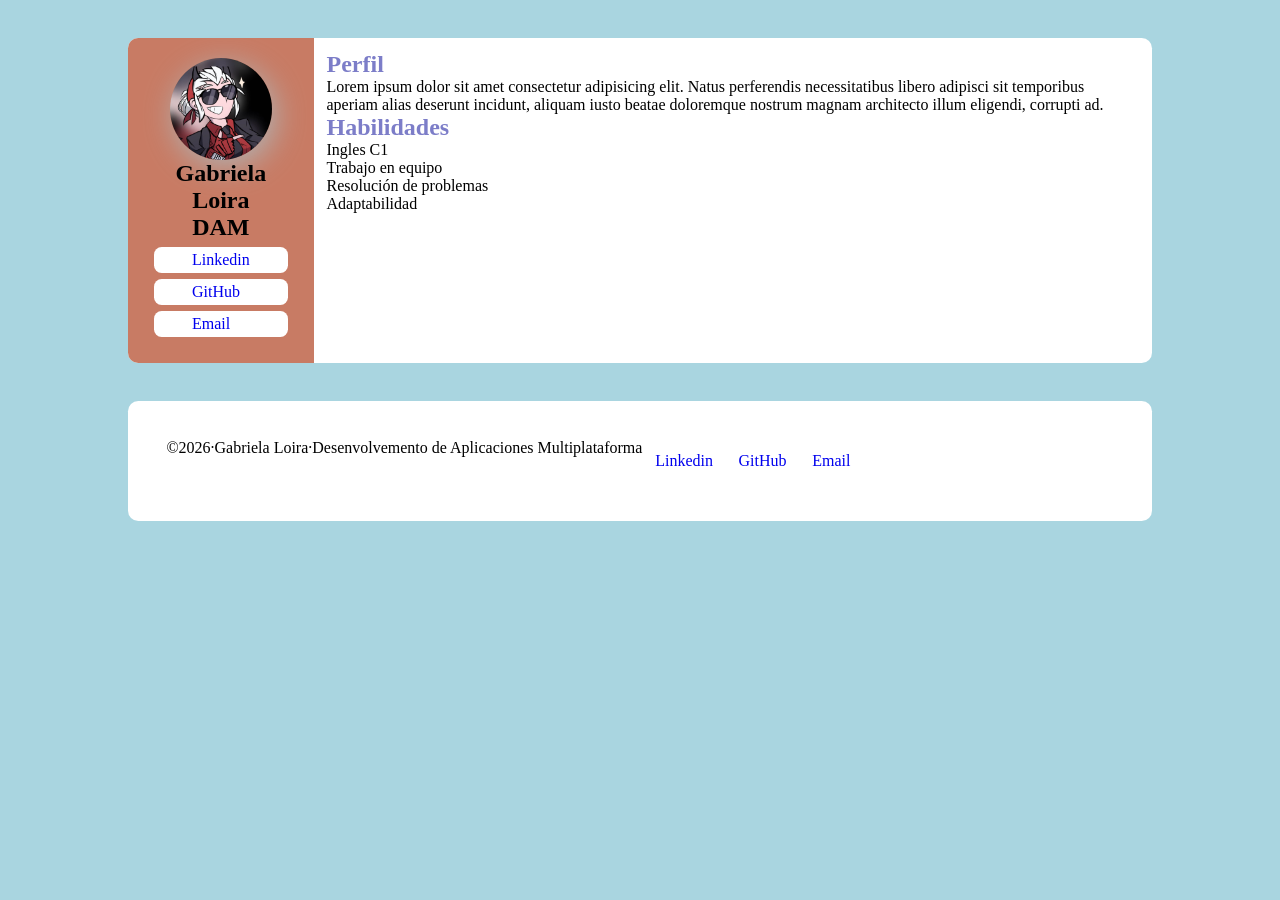
==== src/index.html @ 617b1a08 "Progreso del trabajo Tarjetas del nav Forma general de la página Apartados: Habilidades y perfil" ====
<!DOCTYPE html>
<html lang="es">
  <head>
    <link rel="stylesheet" href="style.css">
    <meta charset="UTF-8">
    <title>Portfolio</title>
  </head>
  <body>
    <main>
      <aside>
        <img src="../img/Placeholder_Profile_Picture.enc" alt="Foto de perfil">
        <h1>Gabriela Loira</h1>
        <h2>DAM</h2>
        <nav>
          <ul>
            <li><a href="#Placeholder" target="_blank">Linkedin</a></li>
            <li><a href="#Placeholder" target="_blank">GitHub</a></li>
            <li><a href="#Placeholder" target="_blank">Email</a></li>
          </ul>
        </nav>
      </aside>
      <article>
        <section class="apartado">
          <header>
            <h2>Perfil</h2>
            <p>Lorem ipsum dolor sit amet consectetur adipisicing elit. Natus perferendis necessitatibus libero adipisci sit temporibus aperiam alias deserunt incidunt, aliquam iusto beatae doloremque nostrum magnam architecto illum eligendi, corrupti ad.</p>
          </header>
        </section>
        <section class="apartado" id="habilidades">
          <h2>Habilidades</h2>
          <div class="capsula">
            <p>Ingles C1</p>
          </div>
          <div class="capsula">
            <p>Trabajo en equipo</p>
          </div>
          <div class="capsula">
            <p>Resolución de problemas</p>
          </div>
          <div class="capsula">
            <p>Adaptabilidad</p>
          </div>
        </section>
      </article>
    </main>
    <footer>
      <p>&copy;2026·Gabriela Loira·Desenvolvemento de Aplicaciones Multiplataforma</p>
      <a href="#Placeholder">Linkedin</a>
      <a href="#Placeholder">GitHub</a>
      <a href="#Placeholder">Email</a>
    </footer>
  </body>
</html>
---- src/style.css ----
/* Grupo de variables */
:root {
    --bodyBackgroundColor: rgb(169, 213, 224);
    --mainBackgroundColor: rgb(255,255,255);
    --headerBackgroundColor: rgb(200,123,100);
    --shadowColor: rgb(177, 177, 177);
    --header2Color: rgb(124,125,200);
}
/* Grupo de reglas de reseteo */
*{
    margin: 0;
    padding: 0;
    box-sizing: border-box;
}
/* Grupo de normas para el tamaño y la sobra de la imagen de perfil */
img {
    height: 8vw;
    width: 8vw;
    border-radius: 50%;
    box-shadow: 4px 7px 30px var(--shadowColor);
}
a {
    text-decoration: none;
}
body {
    background-color: var(--bodyBackgroundColor);
    margin-top: 3vw;   
    margin-bottom: 5vw;   
    margin-left: 10vw;
    margin-right: 10vw;

    main {
        background-color: var(--mainBackgroundColor) ;
        margin-bottom: 3vw;
        border-radius: 0.8vw;
        display: flex;
        aside {
            background-color: var(--headerBackgroundColor);
            padding: 1.5vw;
            border-radius: 0.8vw 0px 0px 0.8vw;
            display: flex;
            flex-direction: column;
            align-items: center;

            h1 {
                text-align: center;
            }
        }

        article {
            padding: 1vw;

            /* h2::before {
                content: "";
                position: absolute;
                left: 0;
                top: 6px;
                width: 6px;
                height: 70%;
                border-radius: 4px;
                background:linear-gradient(var(--headerBackgroundColor), var(--header2Color) ) ;
            } */
        }
    }

    footer {
        background-color: var(--mainBackgroundColor);
        padding: 3vw;
        border-radius: 0.8vw;
        display: flex;
        a {
            margin: 1vw;
        }
    }
}
ul {
    list-style: none;

    li {
        background-color: white;
        margin: 0.5vw;
        padding-left: 3vw;
        padding-right: 3vw;
        padding-top: 0.3vw;
        padding-bottom: 0.3vw;
        border-radius: 0.6vw;
    }
}
.apartado {
    h2 {
        color: var(--header2Color);
    }
}
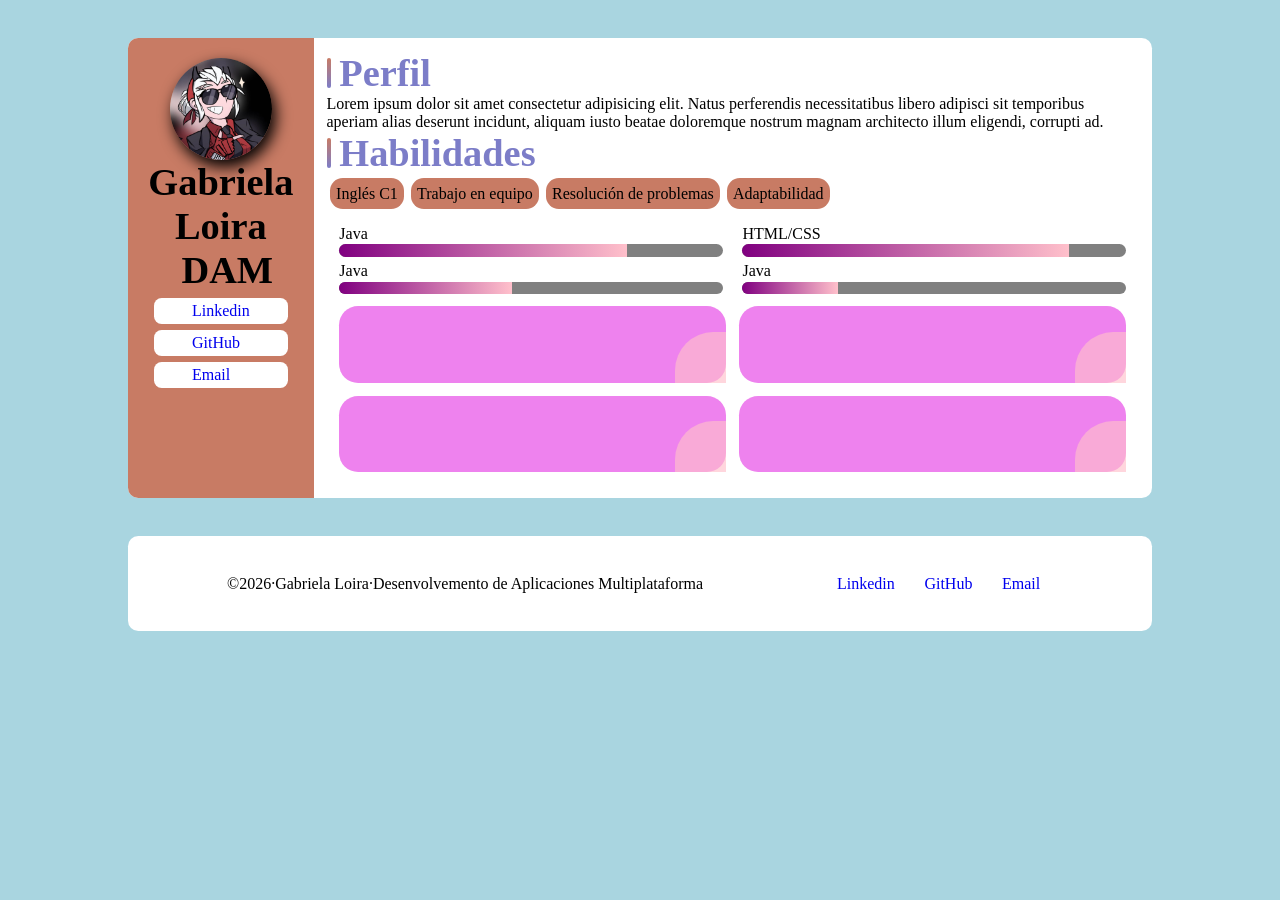
==== commit ab917bbe: "Continuamos con la construcción de sistemas Tarjetas: contenedorTarjetas tarjeta Sliders: contenedor" ====
--- a/src/index.html
+++ b/src/index.html
@@ -26,28 +26,54 @@
             <p>Lorem ipsum dolor sit amet consectetur adipisicing elit. Natus perferendis necessitatibus libero adipisci sit temporibus aperiam alias deserunt incidunt, aliquam iusto beatae doloremque nostrum magnam architecto illum eligendi, corrupti ad.</p>
           </header>
         </section>
-        <section class="apartado" id="habilidades">
+        <section class="apartado">
           <h2>Habilidades</h2>
-          <div class="capsula">
-            <p>Ingles C1</p>
+          <section id="habilidades">
+            <div class="capsula">
+              Inglés C1
+            </div>
+            <div class="capsula">
+              Trabajo en equipo
+            </div>
+            <div class="capsula">
+              Resolución de problemas
+            </div>
+            <div class="capsula">
+              Adaptabilidad
+            </div>
+          </section>
+          <div class="contenedorSliders">
+            <p class="slider" data-progress="75">Java</p>
+            <p class="slider" data-progress="85">HTML/CSS</p>
+            <p class="slider" data-progress="45">Java</p>
+            <p class="slider" data-progress="25">Java</p>
           </div>
-          <div class="capsula">
-            <p>Trabajo en equipo</p>
-          </div>
-          <div class="capsula">
-            <p>Resolución de problemas</p>
-          </div>
-          <div class="capsula">
-            <p>Adaptabilidad</p>
+          <div class="contenedorTarjetas">
+            <div class="tarjeta"></div>
+            <div class="tarjeta"></div>
+            <div class="tarjeta"></div>
+            <div class="tarjeta"></div>
           </div>
         </section>
       </article>
     </main>
     <footer>
       <p>&copy;2026·Gabriela Loira·Desenvolvemento de Aplicaciones Multiplataforma</p>
-      <a href="#Placeholder">Linkedin</a>
-      <a href="#Placeholder">GitHub</a>
-      <a href="#Placeholder">Email</a>
+        <div id="navFooter">
+          <a href="#Placeholder">Linkedin</a>
+          <a href="#Placeholder">GitHub</a>
+          <a href="#Placeholder">Email</a>
+        </div>
     </footer>
+    <script>
+      function initSliders() {
+        document.querySelectorAll('p.slider').forEach(slider => {
+          const progress = slider.dataset.progress + '%';
+
+          slider.style.setProperty('--sliderProgress', progress);
+        });
+      }
+      initSliders();
+    </script>
   </body>
 </html>
--- a/src/style.css
+++ b/src/style.css
@@ -3,8 +3,9 @@
     --bodyBackgroundColor: rgb(169, 213, 224);
     --mainBackgroundColor: rgb(255,255,255);
     --headerBackgroundColor: rgb(200,123,100);
-    --shadowColor: rgb(177, 177, 177);
+    --shadowColor: rgb(0, 0, 0);
     --header2Color: rgb(124,125,200);
+    --sliderProgress: 50%;
 }
 /* Grupo de reglas de reseteo */
 *{
@@ -17,10 +18,15 @@
     height: 8vw;
     width: 8vw;
     border-radius: 50%;
-    box-shadow: 4px 7px 30px var(--shadowColor);
+    box-shadow: 0.3vw 0.55vw 15px  var(--shadowColor);
 }
 a {
     text-decoration: none;
+}
+h2 {
+    position: relative;
+    padding-left: 1vw;
+    font-size: clamp(1.5rem, 3vw, 3rem);
 }
 body {
     background-color: var(--bodyBackgroundColor);
@@ -44,22 +50,23 @@
 
             h1 {
                 text-align: center;
+                font-size: clamp(1.5rem, 3vw, 3rem);
             }
         }
 
         article {
             padding: 1vw;
 
-            /* h2::before {
+            h2::before {
                 content: "";
                 position: absolute;
                 left: 0;
-                top: 6px;
-                width: 6px;
+                top: 0.5vw;
+                width: 0.35vw;
                 height: 70%;
                 border-radius: 4px;
                 background:linear-gradient(var(--headerBackgroundColor), var(--header2Color) ) ;
-            } */
+            }
         }
     }
 
@@ -68,6 +75,9 @@
         padding: 3vw;
         border-radius: 0.8vw;
         display: flex;
+        flex-wrap: wrap;
+        justify-content: space-around;
+        align-items: center;
         a {
             margin: 1vw;
         }
@@ -87,7 +97,84 @@
     }
 }
 .apartado {
+
     h2 {
         color: var(--header2Color);
     }
+
+    #habilidades {
+        display: flex;
+
+        .capsula {
+            margin: 0.25vw;
+            padding-top: 0.5vw;
+            padding-bottom: 0.5vw;
+            padding-left: 0.5vw;
+            padding-right: 0.5vw;
+            background-color: var(--headerBackgroundColor);
+            border-radius: 1vw;
+        }
+    }
+}
+
+.tarjeta {
+    background-color: violet;
+    padding: 3vw;
+    border-radius: 1.5vw;
+    position: relative;
+    flex-grow: 1;
+    flex-shrink: 0;
+    flex-basis: 45%;
+}
+.tarjeta::before {
+    content: "";
+    background-color: pink;
+    opacity: 65%;
+    position: absolute;
+    bottom: 0px;
+    right: 0px;
+    width: 4vw;
+    height: 4vw;
+    border-radius: 3vw 0px 0px 0px;
+}
+.contenedorTarjetas {
+    display: flex;
+    flex-wrap: wrap;
+    gap: 1vw;
+    padding: 1vw;
+}
+.contenedorSliders {
+    display: flex;
+    flex-wrap: wrap;
+    gap: 1.5vw;
+    padding: 1vw;
+}
+p.slider {
+    position: relative;
+    flex-grow: 1;
+    flex-shrink: 0;
+    flex-basis: 45%;
+    --sliderProgress: 50%;
+}
+p.slider::after {
+    content: "";
+    position: absolute;
+    background: gray;
+    height: 1vw;
+    width: 100%;
+    top: 1.5vw;
+    left: 0px;
+    border-radius: 1vw;
+    z-index: 1;
+}
+p.slider::before {
+    content: "";
+    position: absolute;
+    background: linear-gradient(to right, purple , pink);
+    height: 1vw;
+    width: var(--sliderProgress);
+    top: 1.5vw;
+    left: 0px;
+    border-radius: 1vw 0px 0px 1vw;
+    z-index: 2;
 }
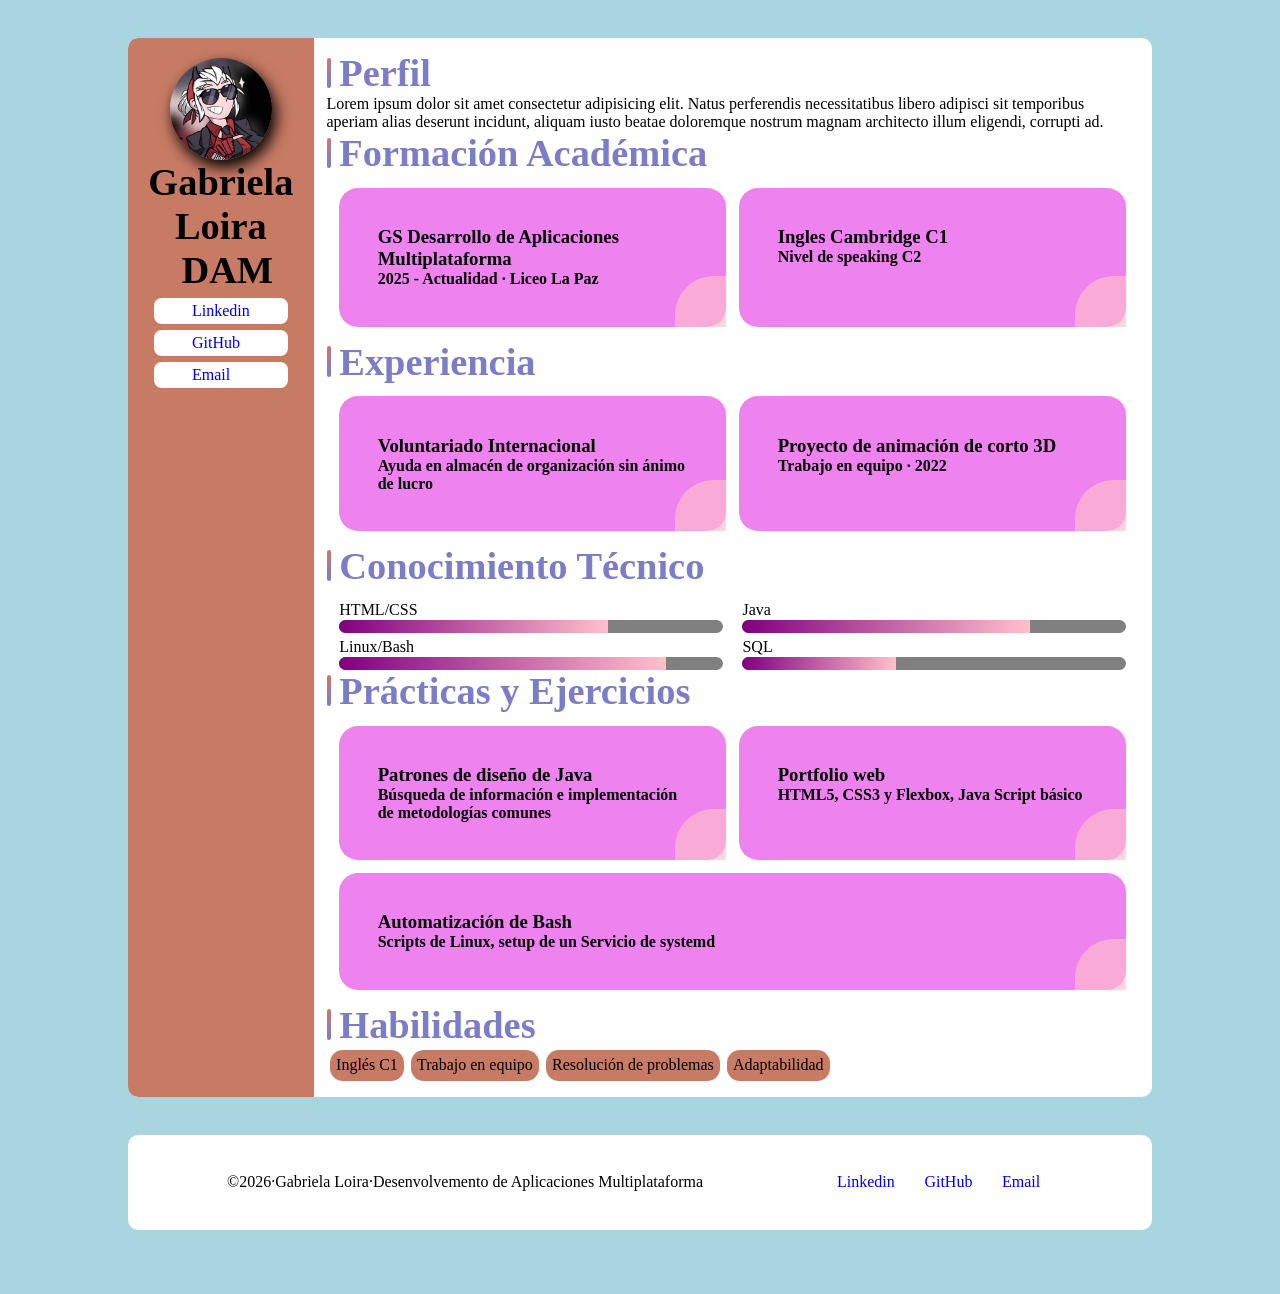
==== commit 4ced45b3: "Terminamos el layout del html Terminamos el layout del html y añadimos TODOs al html sobre cambios a" ====
--- a/src/index.html
+++ b/src/index.html
@@ -13,6 +13,7 @@
         <h2>DAM</h2>
         <nav>
           <ul>
+            <!--TODO: Eliminar placeholders y poner links correctos-->
             <li><a href="#Placeholder" target="_blank">Linkedin</a></li>
             <li><a href="#Placeholder" target="_blank">GitHub</a></li>
             <li><a href="#Placeholder" target="_blank">Email</a></li>
@@ -23,8 +24,61 @@
         <section class="apartado">
           <header>
             <h2>Perfil</h2>
+            <!--TODO: Escribir una descripción real de mi persona-->
             <p>Lorem ipsum dolor sit amet consectetur adipisicing elit. Natus perferendis necessitatibus libero adipisci sit temporibus aperiam alias deserunt incidunt, aliquam iusto beatae doloremque nostrum magnam architecto illum eligendi, corrupti ad.</p>
           </header>
+        </section>
+        <section class="apartado">
+          <h2>Formación Académica</h2>
+          <div class="contenedorTarjetas">
+            <div class="tarjeta">
+              <h3>GS Desarrollo de Aplicaciones Multiplataforma</h3>
+              <h4>2025 - Actualidad · Liceo La Paz</h4>
+            </div>
+            <div class="tarjeta">
+              <h3>Ingles Cambridge C1</h3>
+              <h4>Nivel de speaking C2</h4>
+            </div>
+          </div>
+        </section>
+        <section class="apartado">
+          <h2>Experiencia</h2>
+          <div class="contenedorTarjetas">
+            <div class="tarjeta">
+              <h3>Voluntariado Internacional</h3>
+              <h4>Ayuda en almacén de organización sin ánimo de lucro</h4>
+            </div>
+            <div class="tarjeta">
+              <h3>Proyecto de animación de corto 3D</h3>
+              <h4>Trabajo en equipo · 2022</h4>
+            </div>
+          </div>
+        </section>
+        <section class="apartado">
+          <h2>Conocimiento Técnico</h2>
+          <div class="contenedorSliders">
+            <p class="slider" data-progress="70">HTML/CSS</p>
+            <p class="slider" data-progress="75">Java</p>
+            <p class="slider" data-progress="85">Linux/Bash</p>
+            <p class="slider" data-progress="40">SQL</p>
+          </div>
+        </section>
+        <section class="apartado">
+          <h2>Prácticas y Ejercicios</h2>
+          <div class="contenedorTarjetas">
+            <div class="tarjeta">
+              <h3>Patrones de diseño de Java</h3>
+              <h4>Búsqueda de información e implementación de metodologías comunes</h4>
+            </div>
+            <div class="tarjeta">
+              <h3>Portfolio web</h3>
+              <h4>HTML5, CSS3 y Flexbox, Java Script básico</h4>
+            </div>
+            <div class="tarjeta">
+              <h3>Automatización de Bash</h3>
+              <h4>Scripts de Linux, setup de un Servicio de systemd</h4>
+            </div>
+          </div>
         </section>
         <section class="apartado">
           <h2>Habilidades</h2>
@@ -42,24 +96,13 @@
               Adaptabilidad
             </div>
           </section>
-          <div class="contenedorSliders">
-            <p class="slider" data-progress="75">Java</p>
-            <p class="slider" data-progress="85">HTML/CSS</p>
-            <p class="slider" data-progress="45">Java</p>
-            <p class="slider" data-progress="25">Java</p>
-          </div>
-          <div class="contenedorTarjetas">
-            <div class="tarjeta"></div>
-            <div class="tarjeta"></div>
-            <div class="tarjeta"></div>
-            <div class="tarjeta"></div>
-          </div>
         </section>
       </article>
     </main>
     <footer>
       <p>&copy;2026·Gabriela Loira·Desenvolvemento de Aplicaciones Multiplataforma</p>
         <div id="navFooter">
+          <!--TODO: Eliminar placeholders y poner links correctos-->
           <a href="#Placeholder">Linkedin</a>
           <a href="#Placeholder">GitHub</a>
           <a href="#Placeholder">Email</a>
--- a/src/style.css
+++ b/src/style.css
@@ -125,6 +125,14 @@
     flex-grow: 1;
     flex-shrink: 0;
     flex-basis: 45%;
+    transition-property: transform;
+    transition-duration: 0.3s;
+    transition-timing-function: ease-in-out;
+    z-index: 0;
+}
+.tarjeta:hover {
+    transform: scale(1.1);
+    z-index: 1;
 }
 .tarjeta::before {
     content: "";
@@ -154,7 +162,6 @@
     flex-grow: 1;
     flex-shrink: 0;
     flex-basis: 45%;
-    --sliderProgress: 50%;
 }
 p.slider::after {
     content: "";
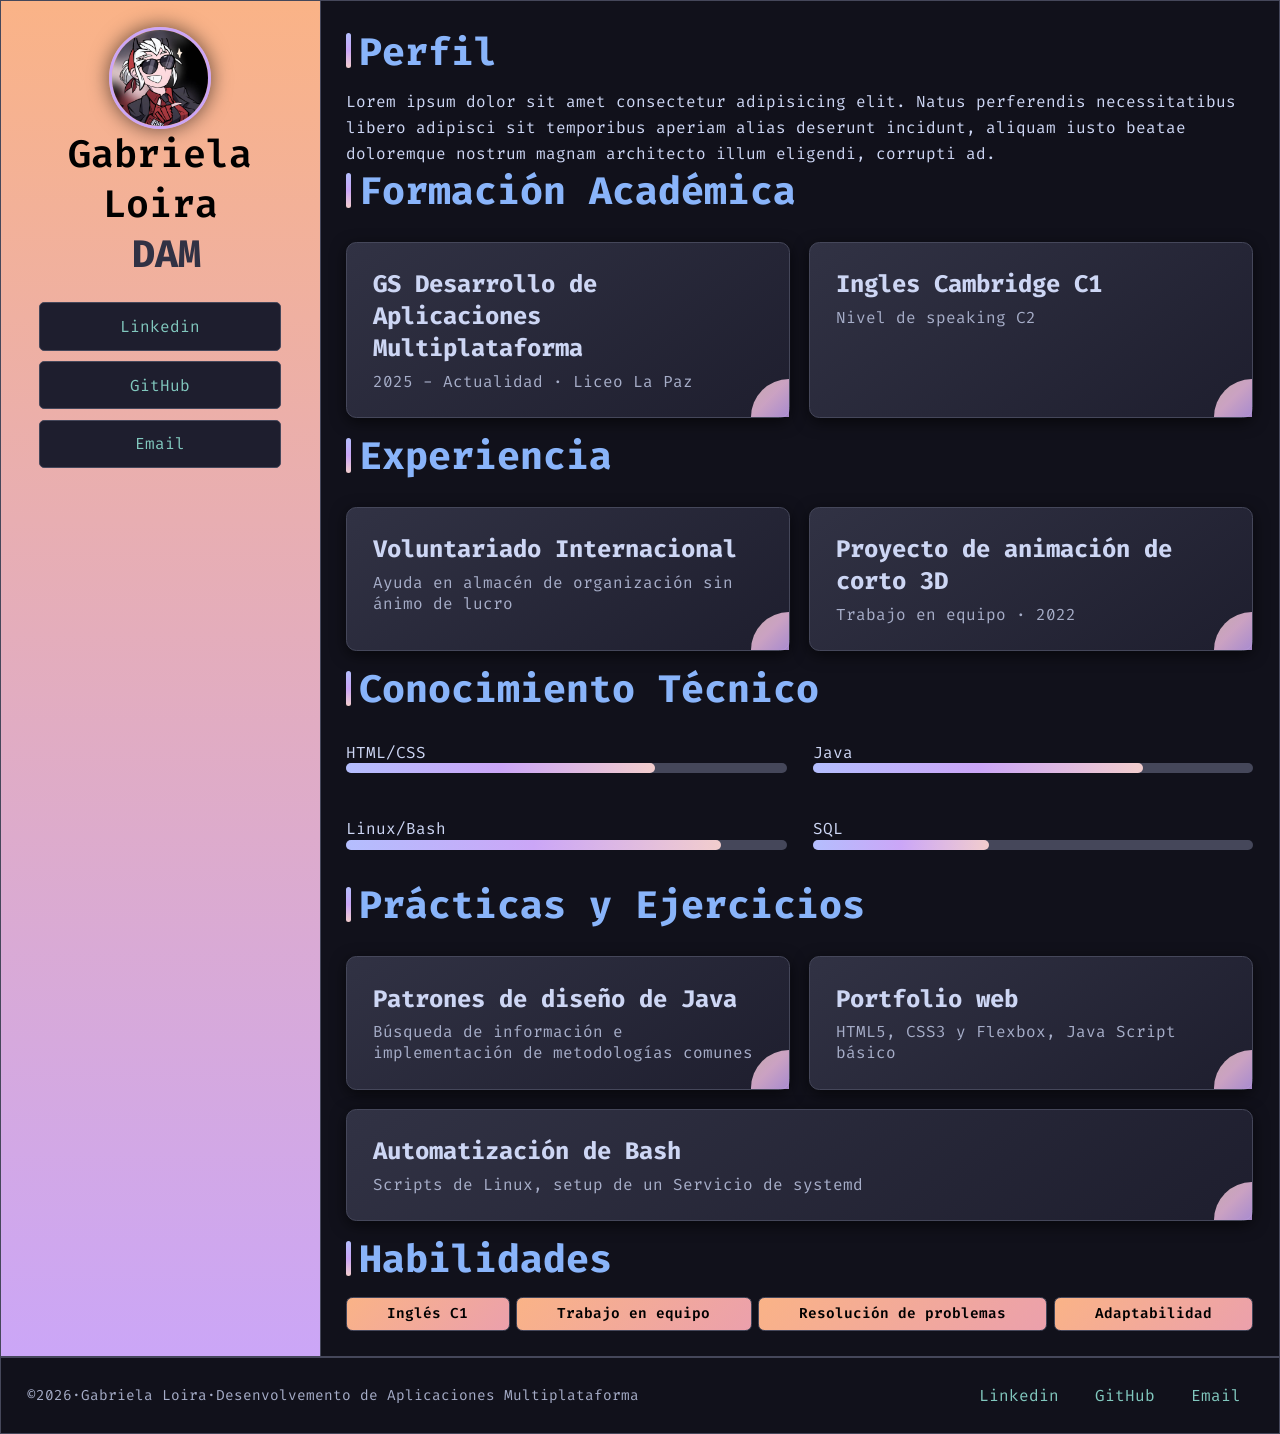
==== commit 5d248a90: "Aplicamos un estilo escogido También solucionamos muchos problemas con la visualización de la página" ====
--- a/src/index.html
+++ b/src/index.html
@@ -3,6 +3,7 @@
   <head>
     <link rel="stylesheet" href="style.css">
     <meta charset="UTF-8">
+    <meta name="viewport" content="width=device-width, initial-scale=1.0">
     <title>Portfolio</title>
   </head>
   <body>
--- a/src/style.css
+++ b/src/style.css
@@ -1,187 +1,431 @@
-/* Grupo de variables */
+@import url('https://fonts.googleapis.com/css2?family=Fira+Code:wght@400;600&display=swap');
+
 :root {
-    --bodyBackgroundColor: rgb(169, 213, 224);
-    --mainBackgroundColor: rgb(255,255,255);
-    --headerBackgroundColor: rgb(200,123,100);
-    --shadowColor: rgb(0, 0, 0);
-    --header2Color: rgb(124,125,200);
-    --sliderProgress: 50%;
+	/* Catppuccin Mocha Palette - Bold Dark Theme */
+	--base: #11111b;
+	--mantle: #0d0d12;
+	--crust: #000000;
+	--text: #cdd6f4;
+	--subtext: #a6adc8;
+	--overlay: #6c7086;
+	--surface2: #45475a;
+	--surface1: #313244;
+	--surface0: #1e1e2e;
+	--lavender: #b4befe;
+	--blue: #89b4fa;
+	--sapphire: #74c7ec;
+	--teal: #94e2d5;
+	--green: #a6e3a1;
+	--yellow: #f9e2af;
+	--peach: #fab387;
+	--maroon: #eba0ac;
+	--red: #f38ba8;
+	--mauve: #cba6f7;
+	--flamingo: #f2cdcd;
+	--pink: #f5c2e7;
+	--rosewater: #f5e0dc;
+
+	/* Semantic variables - Bold Dark Theme */
+	--bodyBackgroundColor: linear-gradient(180deg, var(--peach), var(--mauve), var(--lavender));
+	--mainBackgroundColor: var(--base);
+	--headerBackgroundColor: linear-gradient(180deg, var(--peach), var(--mauve));
+	--headerBackgroundSolid: var(--peach);
+	--shadowColor: rgba(0, 0, 0, 0.6);
+	--header2Color: var(--lavender);
+	--cardBackground: var(--surface1);
+	--cardAccent: var(--flamingo);
+	--sliderTrack: var(--surface2);
+	--sliderProgressColor: var(--mauve);
+	--textColor: var(--text);
+	--titleTextColor: var(--blue);
+	--subTitleTextColor: var(--surface1);
+	--linkBackground: var(--surface0);
+	--linkTextColor: #81C8BE;
+	--linkHoverBackground: #5AA8A0;
+	--linkHoverText: var(--crust);
+	--sliderProgress: 50%;
+	--borderColor: var(--surface2);
 }
 /* Grupo de reglas de reseteo */
 *{
-    margin: 0;
-    padding: 0;
-    box-sizing: border-box;
+	margin: 0;
+	padding: 0;
+	box-sizing: border-box;
+	font-family: 'Fira Code', monospace;
+}
+
+*:focus {
+	outline: 2px solid var(--lavender);
+	outline-offset: 2px;
+}
+
+*:focus:not(:focus-visible) {
+	outline: none;
+}
+
+*:focus-visible {
+	outline: 2px solid var(--lavender);
+	outline-offset: 2px;
 }
 /* Grupo de normas para el tamaño y la sobra de la imagen de perfil */
 img {
-    height: 8vw;
-    width: 8vw;
-    border-radius: 50%;
-    box-shadow: 0.3vw 0.55vw 15px  var(--shadowColor);
+	height: 8vw;
+	width: 8vw;
+	min-width: 100px;
+	min-height: 100px;
+	border-radius: 50%;
+	border: 3px solid var(--mauve);
+	box-shadow: 0 0 20px var(--shadowColor);
 }
 a {
-    text-decoration: none;
-}
+	text-decoration: none;
+}
+
+p {
+	color: var(--textColor);
+	line-height: 1.6;
+}
+
 h2 {
-    position: relative;
-    padding-left: 1vw;
-    font-size: clamp(1.5rem, 3vw, 3rem);
+	position: relative;
+	padding-left: 1vw;
+	font-size: clamp(1.5rem, 3vw, 3rem);
+	color: var(--titleTextColor);
+	margin-bottom: 1vw;
+}
+
+h3 {
+	color: var(--textColor);
+	font-size: clamp(1rem, 2vw, 1.5rem);
+	margin-bottom: 0.5vw;
+}
+
+h4 {
+	color: var(--subtext);
+	font-size: clamp(0.8rem, 1.5vw, 1rem);
+	font-weight: 400;
 }
 body {
-    background-color: var(--bodyBackgroundColor);
-    margin-top: 3vw;   
-    margin-bottom: 5vw;   
-    margin-left: 10vw;
-    margin-right: 10vw;
-
-    main {
-        background-color: var(--mainBackgroundColor) ;
-        margin-bottom: 3vw;
-        border-radius: 0.8vw;
-        display: flex;
-        aside {
-            background-color: var(--headerBackgroundColor);
-            padding: 1.5vw;
-            border-radius: 0.8vw 0px 0px 0.8vw;
-            display: flex;
-            flex-direction: column;
-            align-items: center;
-
-            h1 {
-                text-align: center;
-                font-size: clamp(1.5rem, 3vw, 3rem);
-            }
-        }
-
-        article {
-            padding: 1vw;
-
-            h2::before {
-                content: "";
-                position: absolute;
-                left: 0;
-                top: 0.5vw;
-                width: 0.35vw;
-                height: 70%;
-                border-radius: 4px;
-                background:linear-gradient(var(--headerBackgroundColor), var(--header2Color) ) ;
-            }
-        }
-    }
-
-    footer {
-        background-color: var(--mainBackgroundColor);
-        padding: 3vw;
-        border-radius: 0.8vw;
-        display: flex;
-        flex-wrap: wrap;
-        justify-content: space-around;
-        align-items: center;
-        a {
-            margin: 1vw;
-        }
-    }
+	background: var(--bodyBackgroundColor);
+	color: var(--textColor);
+	margin: 0;
+	min-width: 320px;
+	min-height: 100dvh;
+	min-height: 100vh;
+	display: flex;
+	flex-direction: column;
+
+	main {
+		background-color: var(--mainBackgroundColor);
+		margin-bottom: 0;
+		border-radius: 0;
+		border: 1px solid var(--borderColor);
+		display: flex;
+		flex: 1 1 auto;
+		overflow-y: auto;
+
+		aside {
+			background: var(--headerBackgroundColor);
+			background-color: var(--headerBackgroundSolid);
+			padding: 2vw;
+			border-radius: 0;
+			border-right: 1px solid var(--borderColor);
+			display: flex;
+			flex-direction: column;
+			align-items: center;
+			width: 25%;
+
+			h1 {
+				text-align: center;
+				font-size: clamp(1.5rem, 3vw, 3rem);
+				color: var(--crust);
+				font-weight: 600;
+			}
+
+			h2 {
+				color: var(--subTitleTextColor);
+			}
+
+			nav {
+				width: 100%;
+				display: flex;
+				justify-content: center;
+
+				ul {
+					width: 100%;
+				}
+			}
+		}
+
+		article {
+			padding: 2vw;
+			flex: 1;
+			overflow-y: auto;
+			width: 75%;
+
+			h2::before {
+				content: "";
+				position: absolute;
+				left: 0;
+				top: 0.5vw;
+				width: 0.4vw;
+				height: 70%;
+				border-radius: 4px;
+				background: linear-gradient(180deg, var(--lavender), var(--mauve), var(--flamingo));
+			}
+		}
+	}
+
+	footer {
+		background-color: var(--mainBackgroundColor);
+		padding: 2vw;
+		border-radius: 0;
+		display: flex;
+		flex-wrap: wrap;
+		justify-content: space-between;
+		align-items: center;
+		border: 1px solid var(--borderColor);
+		
+		p {
+			color: var(--subtext);
+			font-size: clamp(0.7rem, 1.2vw, 0.9rem);
+		}
+
+		a {
+			margin: 1vw;
+			color: var(--linkTextColor);
+			transition: color 0.3s ease;
+		}
+
+		a:hover {
+			color: var(--linkHoverBackground);
+		}
+	}
 }
 ul {
-    list-style: none;
-
-    li {
-        background-color: white;
-        margin: 0.5vw;
-        padding-left: 3vw;
-        padding-right: 3vw;
-        padding-top: 0.3vw;
-        padding-bottom: 0.3vw;
-        border-radius: 0.6vw;
-    }
+	list-style: none;
+	width: 100%;
+
+	li {
+		background-color: var(--linkBackground);
+		margin: 0.8vw 1vw;
+		padding: 1vw 2vw;
+		border-radius: 0.4vw;
+		border: 1px solid var(--borderColor);
+		text-align: center;
+		transition: all 0.3s ease;
+		min-width: 80%;
+
+		a {
+			color: var(--linkTextColor);
+		}
+
+		&:hover {
+			background-color: var(--linkHoverBackground);
+			transform: translateY(-2px);
+
+			a {
+				color: var(--linkHoverText);
+			}
+		}
+	}
 }
 .apartado {
 
-    h2 {
-        color: var(--header2Color);
-    }
-
-    #habilidades {
-        display: flex;
-
-        .capsula {
-            margin: 0.25vw;
-            padding-top: 0.5vw;
-            padding-bottom: 0.5vw;
-            padding-left: 0.5vw;
-            padding-right: 0.5vw;
-            background-color: var(--headerBackgroundColor);
-            border-radius: 1vw;
-        }
-    }
+	h2 {
+		color: var(--titleTextColor);
+	}
+
+	> p {
+		margin-bottom: 1.5vw;
+		padding-left: 1vw;
+	}
+
+	#habilidades {
+		display: flex;
+		flex-wrap: wrap;
+		gap: 0.5vw;
+
+		.capsula {
+			flex-grow: 1;
+			text-align: center;
+			padding: 0.5vw 1vw;
+			background: linear-gradient(135deg, var(--peach), var(--maroon));
+			border-radius: 0.5vw;
+			color: var(--crust);
+			font-weight: 600;
+			font-size: clamp(0.7rem, 1.2vw, 0.9rem);
+			border: 1px solid var(--surface2);
+		}
+	}
 }
 
 .tarjeta {
-    background-color: violet;
-    padding: 3vw;
-    border-radius: 1.5vw;
-    position: relative;
-    flex-grow: 1;
-    flex-shrink: 0;
-    flex-basis: 45%;
-    transition-property: transform;
-    transition-duration: 0.3s;
-    transition-timing-function: ease-in-out;
-    z-index: 0;
-}
-.tarjeta:hover {
-    transform: scale(1.1);
-    z-index: 1;
-}
+	background: linear-gradient(145deg, var(--surface1), var(--surface0));
+	padding: 2vw;
+	border-radius: 0.8vw;
+	position: relative;
+	flex-grow: 1;
+	flex-shrink: 0;
+	flex-basis: 45%;
+	transition-property: transform, box-shadow;
+	transition-duration: 0.3s;
+	transition-timing-function: ease-in-out;
+	z-index: 0;
+	border: 1px solid var(--borderColor);
+	box-shadow: 0 4px 15px var(--shadowColor);
+}
+
+.tarjeta[data-link]:hover {
+	transform: translateY(-5px);
+	z-index: 1;
+	box-shadow: 0 8px 25px var(--shadowColor);
+}
+
 .tarjeta::before {
-    content: "";
-    background-color: pink;
-    opacity: 65%;
-    position: absolute;
-    bottom: 0px;
-    right: 0px;
-    width: 4vw;
-    height: 4vw;
-    border-radius: 3vw 0px 0px 0px;
+	content: "";
+	background: linear-gradient(135deg, var(--flamingo), var(--pink), var(--mauve));
+	opacity: 80%;
+	position: absolute;
+	bottom: 0px;
+	right: 0px;
+	width: 3vw;
+	height: 3vw;
+	border-radius: 3vw 0px 0px 0px;
 }
 .contenedorTarjetas {
-    display: flex;
-    flex-wrap: wrap;
-    gap: 1vw;
-    padding: 1vw;
+	display: flex;
+	flex-wrap: wrap;
+	gap: 1.5vw;
+	padding: 1vw 0;
 }
 .contenedorSliders {
-    display: flex;
-    flex-wrap: wrap;
-    gap: 1.5vw;
-    padding: 1vw;
+	display: flex;
+	flex-wrap: wrap;
+	gap: 2vw;
+	padding: 1vw 0;
 }
 p.slider {
-    position: relative;
-    flex-grow: 1;
-    flex-shrink: 0;
-    flex-basis: 45%;
+	position: relative;
+	flex-grow: 1;
+	flex-shrink: 0;
+	flex-basis: 45%;
+	color: var(--textColor);
+	padding-bottom: 2vw;
 }
 p.slider::after {
-    content: "";
-    position: absolute;
-    background: gray;
-    height: 1vw;
-    width: 100%;
-    top: 1.5vw;
-    left: 0px;
-    border-radius: 1vw;
-    z-index: 1;
+	content: "";
+	position: absolute;
+	background: var(--sliderTrack);
+	height: 0.8vw;
+	width: 100%;
+	top: 1.8vw;
+	left: 0px;
+	border-radius: 0.4vw;
+	z-index: 1;
 }
 p.slider::before {
-    content: "";
-    position: absolute;
-    background: linear-gradient(to right, purple , pink);
-    height: 1vw;
-    width: var(--sliderProgress);
-    top: 1.5vw;
-    left: 0px;
-    border-radius: 1vw 0px 0px 1vw;
-    z-index: 2;
+	content: "";
+	position: absolute;
+	background: linear-gradient(90deg, var(--lavender), var(--mauve), var(--flamingo));
+	height: 0.8vw;
+	width: var(--sliderProgress);
+	top: 1.8vw;
+	left: 0px;
+	border-radius: 0.4vw;
+	z-index: 2;
+}
+
+@media (max-width: 768px) {
+	body {
+
+		main {
+			flex-direction: column;
+
+			aside {
+				border-radius: 0.8vw 0.8vw 0 0;
+				padding: 3vw;
+				width: 100%;
+			}
+
+			article {
+				padding: 2vw;
+				width: 100%;
+			}
+		}
+	}
+
+	.apartado{
+		
+		#habilidades {
+			
+			.capsula {
+				flex-grow: 1;
+				text-align: center;
+			}
+		}
+	}
+
+	img {
+		width: 20vw;
+		height: 20vw;
+		min-width: 80px;
+		min-height: 80px;
+	}
+
+	h1 {
+		font-size: clamp(1.2rem, 5vw, 2rem);
+	}
+
+	h2 {
+		font-size: clamp(1.2rem, 4vw, 2rem);
+	}
+
+	ul {
+		display: flex;
+		gap: 1.5vw;
+
+		li {
+			flex-grow: 1;
+			min-width: 0%;
+		}
+	}
+
+	ul li {
+		padding-left: 2vw;
+		padding-right: 2vw;
+		padding-top: 1vw;
+		padding-bottom: 1vw;
+		margin: 1vw 0;
+	}
+
+	.tarjeta,
+	p.slider {
+		flex-basis: 100%;
+	}
+
+	.tarjeta {
+		padding: 4vw;
+	}
+
+	.contenedorTarjetas,
+	.contenedorSliders {
+		gap: 2vw;
+		padding: 2vw;
+	}
+
+	.capsula {
+		padding: 1vw;
+	}
+
+	p.slider::after,
+	p.slider::before {
+		top: 3vw;
+		height: 1.5vw;
+	}
+
+	footer {
+		padding: 4vw;
+		gap: 2vw;
+	}
 }
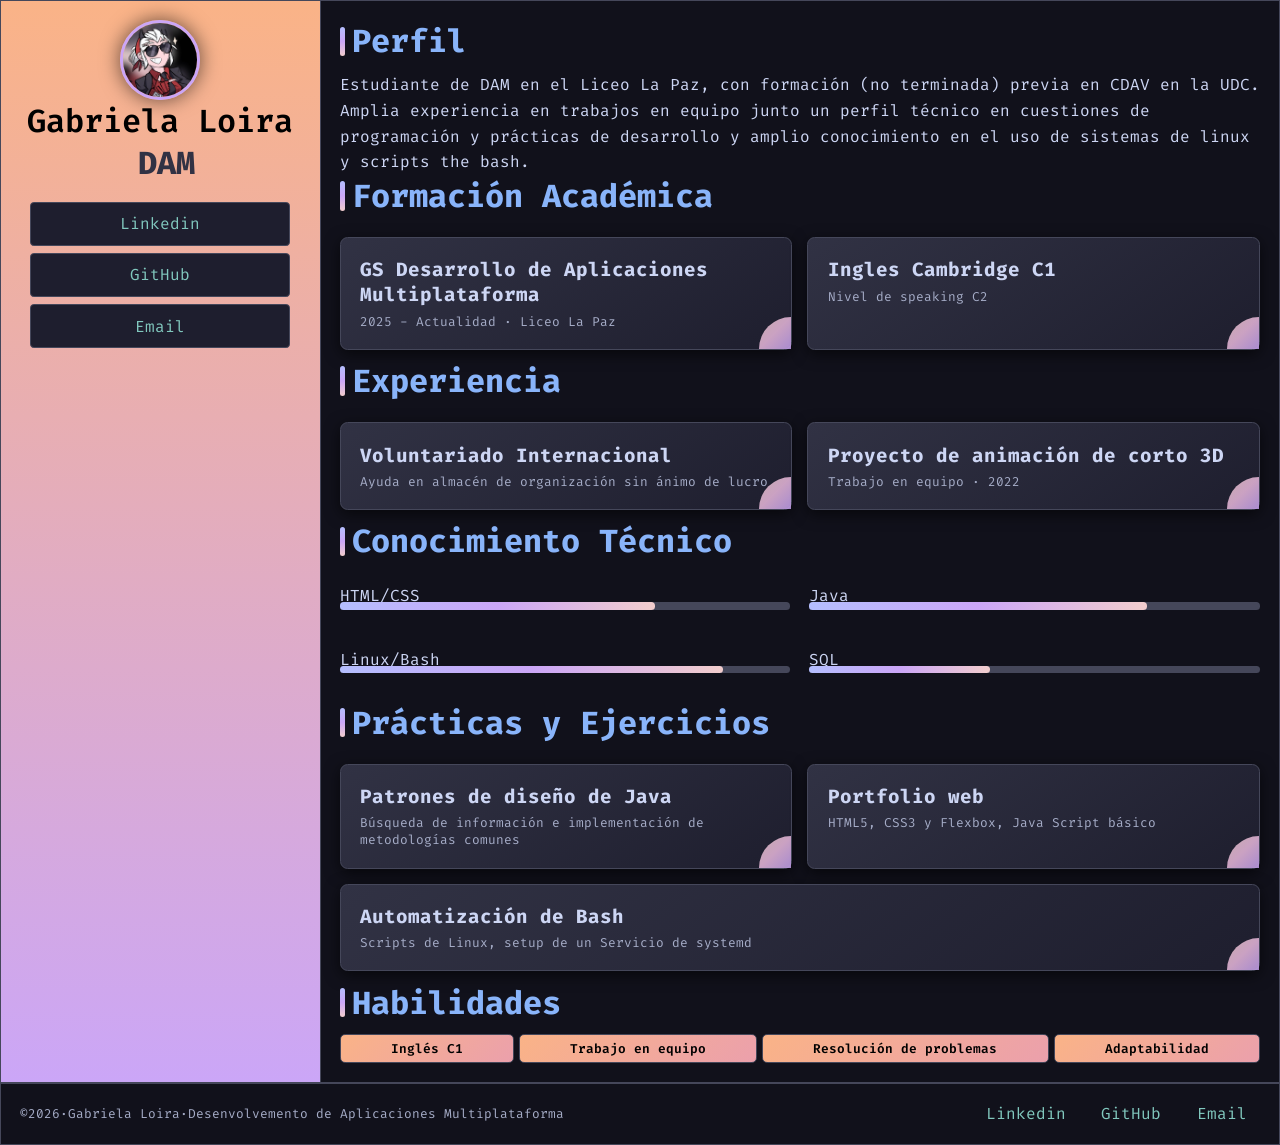
==== commit d571adf4: "Finalizamos TODOs Finalizamos TODOs de incorporar los links a las páginas correctas de nuestra elecc" ====
--- a/src/index.html
+++ b/src/index.html
@@ -1,123 +1,120 @@
 <!DOCTYPE html>
 <html lang="es">
-  <head>
-    <link rel="stylesheet" href="style.css">
-    <meta charset="UTF-8">
-    <meta name="viewport" content="width=device-width, initial-scale=1.0">
-    <title>Portfolio</title>
-  </head>
-  <body>
-    <main>
-      <aside>
-        <img src="../img/Placeholder_Profile_Picture.enc" alt="Foto de perfil">
-        <h1>Gabriela Loira</h1>
-        <h2>DAM</h2>
-        <nav>
-          <ul>
-            <!--TODO: Eliminar placeholders y poner links correctos-->
-            <li><a href="#Placeholder" target="_blank">Linkedin</a></li>
-            <li><a href="#Placeholder" target="_blank">GitHub</a></li>
-            <li><a href="#Placeholder" target="_blank">Email</a></li>
-          </ul>
-        </nav>
-      </aside>
-      <article>
-        <section class="apartado">
-          <header>
-            <h2>Perfil</h2>
-            <!--TODO: Escribir una descripción real de mi persona-->
-            <p>Lorem ipsum dolor sit amet consectetur adipisicing elit. Natus perferendis necessitatibus libero adipisci sit temporibus aperiam alias deserunt incidunt, aliquam iusto beatae doloremque nostrum magnam architecto illum eligendi, corrupti ad.</p>
-          </header>
-        </section>
-        <section class="apartado">
-          <h2>Formación Académica</h2>
-          <div class="contenedorTarjetas">
-            <div class="tarjeta">
-              <h3>GS Desarrollo de Aplicaciones Multiplataforma</h3>
-              <h4>2025 - Actualidad · Liceo La Paz</h4>
-            </div>
-            <div class="tarjeta">
-              <h3>Ingles Cambridge C1</h3>
-              <h4>Nivel de speaking C2</h4>
-            </div>
-          </div>
-        </section>
-        <section class="apartado">
-          <h2>Experiencia</h2>
-          <div class="contenedorTarjetas">
-            <div class="tarjeta">
-              <h3>Voluntariado Internacional</h3>
-              <h4>Ayuda en almacén de organización sin ánimo de lucro</h4>
-            </div>
-            <div class="tarjeta">
-              <h3>Proyecto de animación de corto 3D</h3>
-              <h4>Trabajo en equipo · 2022</h4>
-            </div>
-          </div>
-        </section>
-        <section class="apartado">
-          <h2>Conocimiento Técnico</h2>
-          <div class="contenedorSliders">
-            <p class="slider" data-progress="70">HTML/CSS</p>
-            <p class="slider" data-progress="75">Java</p>
-            <p class="slider" data-progress="85">Linux/Bash</p>
-            <p class="slider" data-progress="40">SQL</p>
-          </div>
-        </section>
-        <section class="apartado">
-          <h2>Prácticas y Ejercicios</h2>
-          <div class="contenedorTarjetas">
-            <div class="tarjeta">
-              <h3>Patrones de diseño de Java</h3>
-              <h4>Búsqueda de información e implementación de metodologías comunes</h4>
-            </div>
-            <div class="tarjeta">
-              <h3>Portfolio web</h3>
-              <h4>HTML5, CSS3 y Flexbox, Java Script básico</h4>
-            </div>
-            <div class="tarjeta">
-              <h3>Automatización de Bash</h3>
-              <h4>Scripts de Linux, setup de un Servicio de systemd</h4>
-            </div>
-          </div>
-        </section>
-        <section class="apartado">
-          <h2>Habilidades</h2>
-          <section id="habilidades">
-            <div class="capsula">
-              Inglés C1
-            </div>
-            <div class="capsula">
-              Trabajo en equipo
-            </div>
-            <div class="capsula">
-              Resolución de problemas
-            </div>
-            <div class="capsula">
-              Adaptabilidad
-            </div>
-          </section>
-        </section>
-      </article>
-    </main>
-    <footer>
-      <p>&copy;2026·Gabriela Loira·Desenvolvemento de Aplicaciones Multiplataforma</p>
-        <div id="navFooter">
-          <!--TODO: Eliminar placeholders y poner links correctos-->
-          <a href="#Placeholder">Linkedin</a>
-          <a href="#Placeholder">GitHub</a>
-          <a href="#Placeholder">Email</a>
-        </div>
-    </footer>
-    <script>
-      function initSliders() {
-        document.querySelectorAll('p.slider').forEach(slider => {
-          const progress = slider.dataset.progress + '%';
+	<head>
+		<link rel="stylesheet" href="style.css">
+		<meta charset="UTF-8">
+		<meta name="viewport" content="width=device-width, initial-scale=1.0">
+		<title>Portfolio</title>
+	</head>
+	<body>
+		<main>
+			<aside>
+				<img src="../img/Placeholder_Profile_Picture.enc" alt="Foto de perfil">
+				<h1>Gabriela Loira</h1>
+				<h2>DAM</h2>
+				<nav>
+					<ul>
+						<li><a href="https://www.linkedin.com/in/gabriela-loira-a84948246/" target="_blank">Linkedin</a></li>
+						<li><a href="https://github.com/NoamNeo" target="_blank">GitHub</a></li>
+						<li><a href="mailto:noamneofan@gmail.com?subject=Portfolio%20Contacto">Email</a></li>
+					</ul>
+				</nav>
+			</aside>
+			<article>
+				<section class="apartado">
+					<header>
+						<h2>Perfil</h2>
+						<p>Estudiante de DAM en el Liceo La Paz, con formación (no terminada) previa en CDAV en la UDC. Amplia experiencia en trabajos en equipo junto un perfil técnico en cuestiones de programación y prácticas de desarrollo y amplio conocimiento en el uso de sistemas de linux y scripts the bash.</p>
+					</header>
+				</section>
+				<section class="apartado">
+					<h2>Formación Académica</h2>
+					<div class="contenedorTarjetas">
+						<div class="tarjeta">
+							<h3>GS Desarrollo de Aplicaciones Multiplataforma</h3>
+							<h4>2025 - Actualidad · Liceo La Paz</h4>
+						</div>
+						<div class="tarjeta">
+							<h3>Ingles Cambridge C1</h3>
+							<h4>Nivel de speaking C2</h4>
+						</div>
+					</div>
+				</section>
+				<section class="apartado">
+					<h2>Experiencia</h2>
+					<div class="contenedorTarjetas">
+						<div class="tarjeta">
+							<h3>Voluntariado Internacional</h3>
+							<h4>Ayuda en almacén de organización sin ánimo de lucro</h4>
+						</div>
+						<div class="tarjeta">
+							<h3>Proyecto de animación de corto 3D</h3>
+							<h4>Trabajo en equipo · 2022</h4>
+						</div>
+					</div>
+				</section>
+				<section class="apartado">
+					<h2>Conocimiento Técnico</h2>
+					<div class="contenedorSliders">
+						<p class="slider" data-progress="70">HTML/CSS</p>
+						<p class="slider" data-progress="75">Java</p>
+						<p class="slider" data-progress="85">Linux/Bash</p>
+						<p class="slider" data-progress="40">SQL</p>
+					</div>
+				</section>
+				<section class="apartado" id="practicasYEjercicios">
+					<h2>Prácticas y Ejercicios</h2>
+					<div class="contenedorTarjetas">
+						<a href="https://github.com/NoamNeo/Patrones-dise-o" target="_blank" class="tarjeta" data-link>
+							<h3>Patrones de diseño de Java</h3>
+							<h4>Búsqueda de información e implementación de metodologías comunes</h4>
+						</a>
+						<a href="https://github.com/NoamNeo/Portfolio" target="_blank" class="tarjeta" data-link>
+							<h3>Portfolio web</h3>
+							<h4>HTML5, CSS3 y Flexbox, Java Script básico</h4>
+						</a>
+						<a href="https://github.com/NoamNeo/File-Watcher" target="_blank" class="tarjeta" data-link>
+							<h3>Automatización de Bash</h3>
+							<h4>Scripts de Linux, setup de un Servicio de systemd</h4>
+						</a>
+					</div>
+				</section>
+				<section class="apartado">
+					<h2>Habilidades</h2>
+					<section id="habilidades">
+						<div class="capsula">
+							Inglés C1
+						</div>
+						<div class="capsula">
+							Trabajo en equipo
+						</div>
+						<div class="capsula">
+							Resolución de problemas
+						</div>
+						<div class="capsula">
+							Adaptabilidad
+						</div>
+					</section>
+				</section>
+			</article>
+		</main>
+		<footer>
+			<p>&copy;2026·Gabriela Loira·Desenvolvemento de Aplicaciones Multiplataforma</p>
+				<div id="navFooter">
+					<a href="https://www.linkedin.com/in/gabriela-loira-a84948246/" target="_blank">Linkedin</a>
+					<a href="https://github.com/NoamNeo" target="_blank">GitHub</a>
+					<a href="mailto:noamneofan@gmail.com?subject=Portfolio%20Contacto">Email</a>
+				</div>
+		</footer>
+		<script>
+			function initSliders() {
+				document.querySelectorAll('p.slider').forEach(slider => {
+					const progress = slider.dataset.progress + '%';
 
-          slider.style.setProperty('--sliderProgress', progress);
-        });
-      }
-      initSliders();
-    </script>
-  </body>
+					slider.style.setProperty('--sliderProgress', progress);
+				});
+			}
+			initSliders();
+		</script>
+	</body>
 </html>
--- a/src/style.css
+++ b/src/style.css
@@ -54,25 +54,12 @@
 	font-family: 'Fira Code', monospace;
 }
 
-*:focus {
-	outline: 2px solid var(--lavender);
-	outline-offset: 2px;
-}
-
-*:focus:not(:focus-visible) {
-	outline: none;
-}
-
-*:focus-visible {
-	outline: 2px solid var(--lavender);
-	outline-offset: 2px;
-}
 /* Grupo de normas para el tamaño y la sobra de la imagen de perfil */
 img {
-	height: 8vw;
-	width: 8vw;
-	min-width: 100px;
-	min-height: 100px;
+	height: 6vw;
+	width: 6vw;
+	min-width: 80px;
+	min-height: 80px;
 	border-radius: 50%;
 	border: 3px solid var(--mauve);
 	box-shadow: 0 0 20px var(--shadowColor);
@@ -89,20 +76,20 @@
 h2 {
 	position: relative;
 	padding-left: 1vw;
-	font-size: clamp(1.5rem, 3vw, 3rem);
+	font-size: clamp(1.2rem, 2.5vw, 2.5rem);
 	color: var(--titleTextColor);
-	margin-bottom: 1vw;
+	margin-bottom: 0.8vw;
 }
 
 h3 {
 	color: var(--textColor);
-	font-size: clamp(1rem, 2vw, 1.5rem);
-	margin-bottom: 0.5vw;
+	font-size: clamp(0.8rem, 1.5vw, 1.2rem);
+	margin-bottom: 0.4vw;
 }
 
 h4 {
 	color: var(--subtext);
-	font-size: clamp(0.8rem, 1.5vw, 1rem);
+	font-size: clamp(0.6rem, 1.2vw, 0.8rem);
 	font-weight: 400;
 }
 body {
@@ -110,8 +97,6 @@
 	color: var(--textColor);
 	margin: 0;
 	min-width: 320px;
-	min-height: 100dvh;
-	min-height: 100vh;
 	display: flex;
 	flex-direction: column;
 
@@ -122,12 +107,12 @@
 		border: 1px solid var(--borderColor);
 		display: flex;
 		flex: 1 1 auto;
-		overflow-y: auto;
+		overflow-y: visible;
 
 		aside {
 			background: var(--headerBackgroundColor);
 			background-color: var(--headerBackgroundSolid);
-			padding: 2vw;
+			padding: 1.5vw;
 			border-radius: 0;
 			border-right: 1px solid var(--borderColor);
 			display: flex;
@@ -137,7 +122,7 @@
 
 			h1 {
 				text-align: center;
-				font-size: clamp(1.5rem, 3vw, 3rem);
+				font-size: clamp(1.2rem, 2.5vw, 2.5rem);
 				color: var(--crust);
 				font-weight: 600;
 			}
@@ -158,9 +143,9 @@
 		}
 
 		article {
-			padding: 2vw;
+			padding: 1.5vw;
 			flex: 1;
-			overflow-y: auto;
+			overflow-y: visible;
 			width: 75%;
 
 			h2::before {
@@ -178,7 +163,7 @@
 
 	footer {
 		background-color: var(--mainBackgroundColor);
-		padding: 2vw;
+		padding: 1.5vw;
 		border-radius: 0;
 		display: flex;
 		flex-wrap: wrap;
@@ -188,7 +173,7 @@
 		
 		p {
 			color: var(--subtext);
-			font-size: clamp(0.7rem, 1.2vw, 0.9rem);
+			font-size: clamp(0.6rem, 1vw, 0.8rem);
 		}
 
 		a {
@@ -208,16 +193,19 @@
 
 	li {
 		background-color: var(--linkBackground);
-		margin: 0.8vw 1vw;
-		padding: 1vw 2vw;
-		border-radius: 0.4vw;
+		margin: 0.6vw 0.8vw;
+		border-radius: 0.3vw;
 		border: 1px solid var(--borderColor);
 		text-align: center;
 		transition: all 0.3s ease;
 		min-width: 80%;
 
 		a {
+			padding: 0.8vw 1.5vw;
 			color: var(--linkTextColor);
+			display: block;
+			width: 100%;
+			height: 100%;
 		}
 
 		&:hover {
@@ -237,24 +225,24 @@
 	}
 
 	> p {
-		margin-bottom: 1.5vw;
+		margin-bottom: 1.2vw;
 		padding-left: 1vw;
 	}
 
 	#habilidades {
 		display: flex;
 		flex-wrap: wrap;
-		gap: 0.5vw;
+		gap: 0.4vw;
 
 		.capsula {
 			flex-grow: 1;
 			text-align: center;
-			padding: 0.5vw 1vw;
+			padding: 0.4vw 0.8vw;
 			background: linear-gradient(135deg, var(--peach), var(--maroon));
-			border-radius: 0.5vw;
+			border-radius: 0.4vw;
 			color: var(--crust);
 			font-weight: 600;
-			font-size: clamp(0.7rem, 1.2vw, 0.9rem);
+			font-size: clamp(0.6rem, 1vw, 0.8rem);
 			border: 1px solid var(--surface2);
 		}
 	}
@@ -262,8 +250,8 @@
 
 .tarjeta {
 	background: linear-gradient(145deg, var(--surface1), var(--surface0));
-	padding: 2vw;
-	border-radius: 0.8vw;
+	padding: 1.5vw;
+	border-radius: 0.6vw;
 	position: relative;
 	flex-grow: 1;
 	flex-shrink: 0;
@@ -289,21 +277,21 @@
 	position: absolute;
 	bottom: 0px;
 	right: 0px;
-	width: 3vw;
-	height: 3vw;
-	border-radius: 3vw 0px 0px 0px;
+	width: 2.5vw;
+	height: 2.5vw;
+	border-radius: 2.5vw 0px 0px 0px;
 }
 .contenedorTarjetas {
 	display: flex;
 	flex-wrap: wrap;
-	gap: 1.5vw;
-	padding: 1vw 0;
+	gap: 1.2vw;
+	padding: 0.8vw 0;
 }
 .contenedorSliders {
 	display: flex;
 	flex-wrap: wrap;
-	gap: 2vw;
-	padding: 1vw 0;
+	gap: 1.5vw;
+	padding: 0.8vw 0;
 }
 p.slider {
 	position: relative;
@@ -311,28 +299,28 @@
 	flex-shrink: 0;
 	flex-basis: 45%;
 	color: var(--textColor);
-	padding-bottom: 2vw;
+	padding-bottom: 1.5vw;
 }
 p.slider::after {
 	content: "";
 	position: absolute;
 	background: var(--sliderTrack);
-	height: 0.8vw;
+	height: 0.6vw;
 	width: 100%;
-	top: 1.8vw;
+	top: 1.5vw;
 	left: 0px;
-	border-radius: 0.4vw;
+	border-radius: 0.3vw;
 	z-index: 1;
 }
 p.slider::before {
 	content: "";
 	position: absolute;
 	background: linear-gradient(90deg, var(--lavender), var(--mauve), var(--flamingo));
-	height: 0.8vw;
+	height: 0.6vw;
 	width: var(--sliderProgress);
-	top: 1.8vw;
+	top: 1.5vw;
 	left: 0px;
-	border-radius: 0.4vw;
+	border-radius: 0.3vw;
 	z-index: 2;
 }
 
@@ -392,11 +380,14 @@
 	}
 
 	ul li {
-		padding-left: 2vw;
-		padding-right: 2vw;
-		padding-top: 1vw;
-		padding-bottom: 1vw;
 		margin: 1vw 0;
+
+		a {
+			padding-left: 2vw;
+			padding-right: 2vw;
+			padding-top: 1vw;
+			padding-bottom: 1vw;
+		}
 	}
 
 	.tarjeta,
